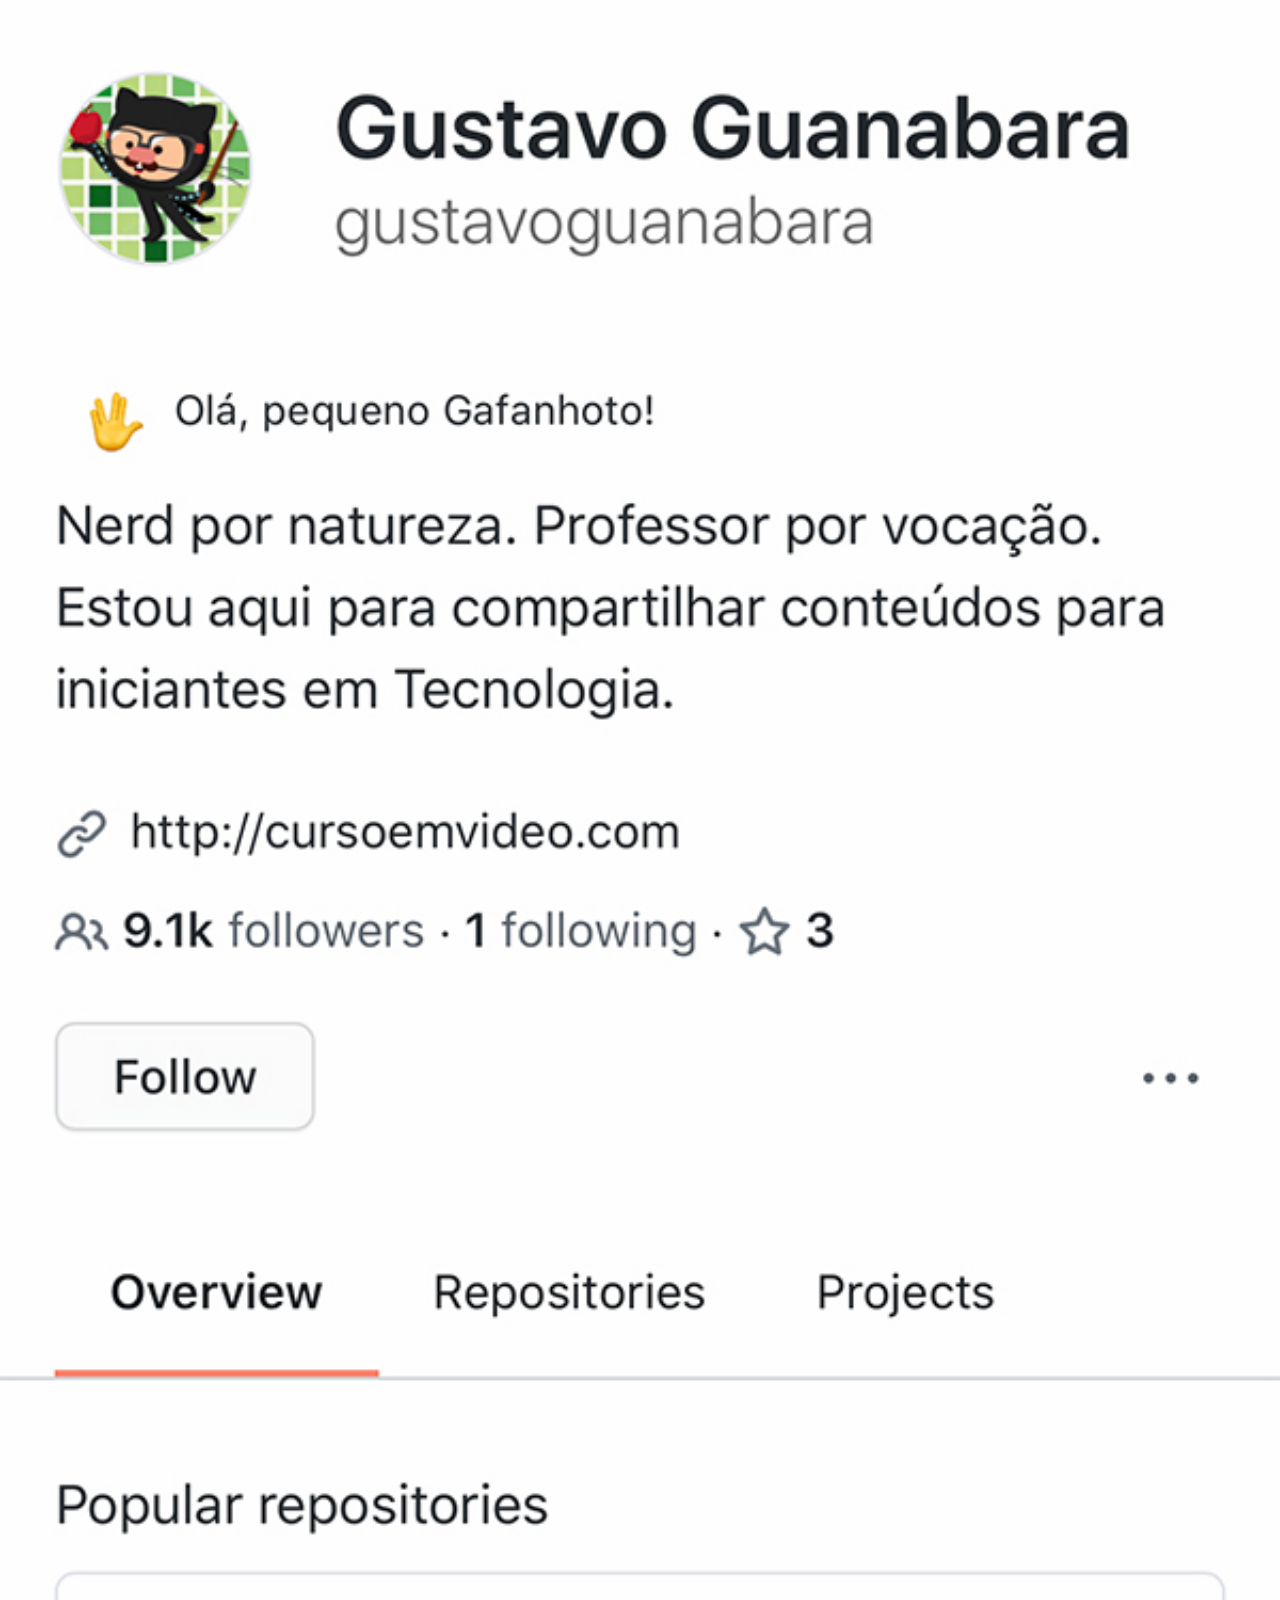
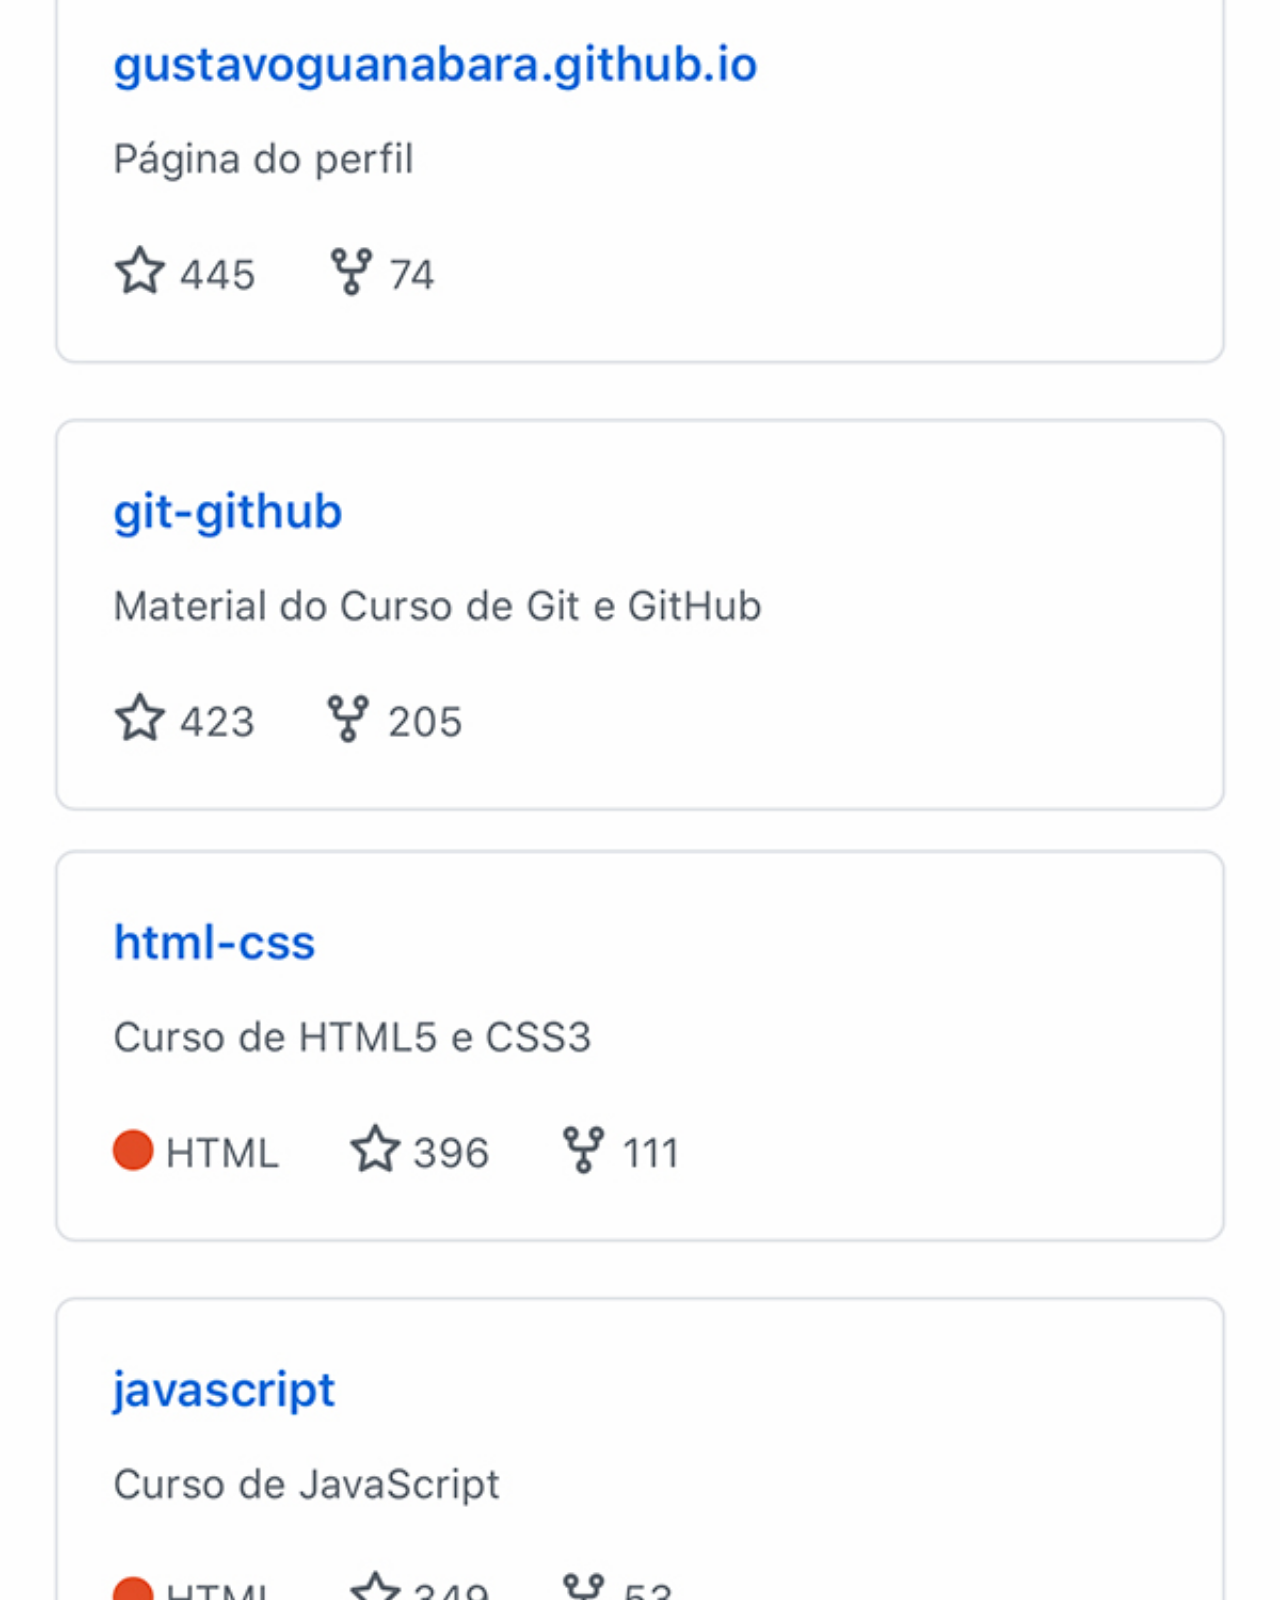
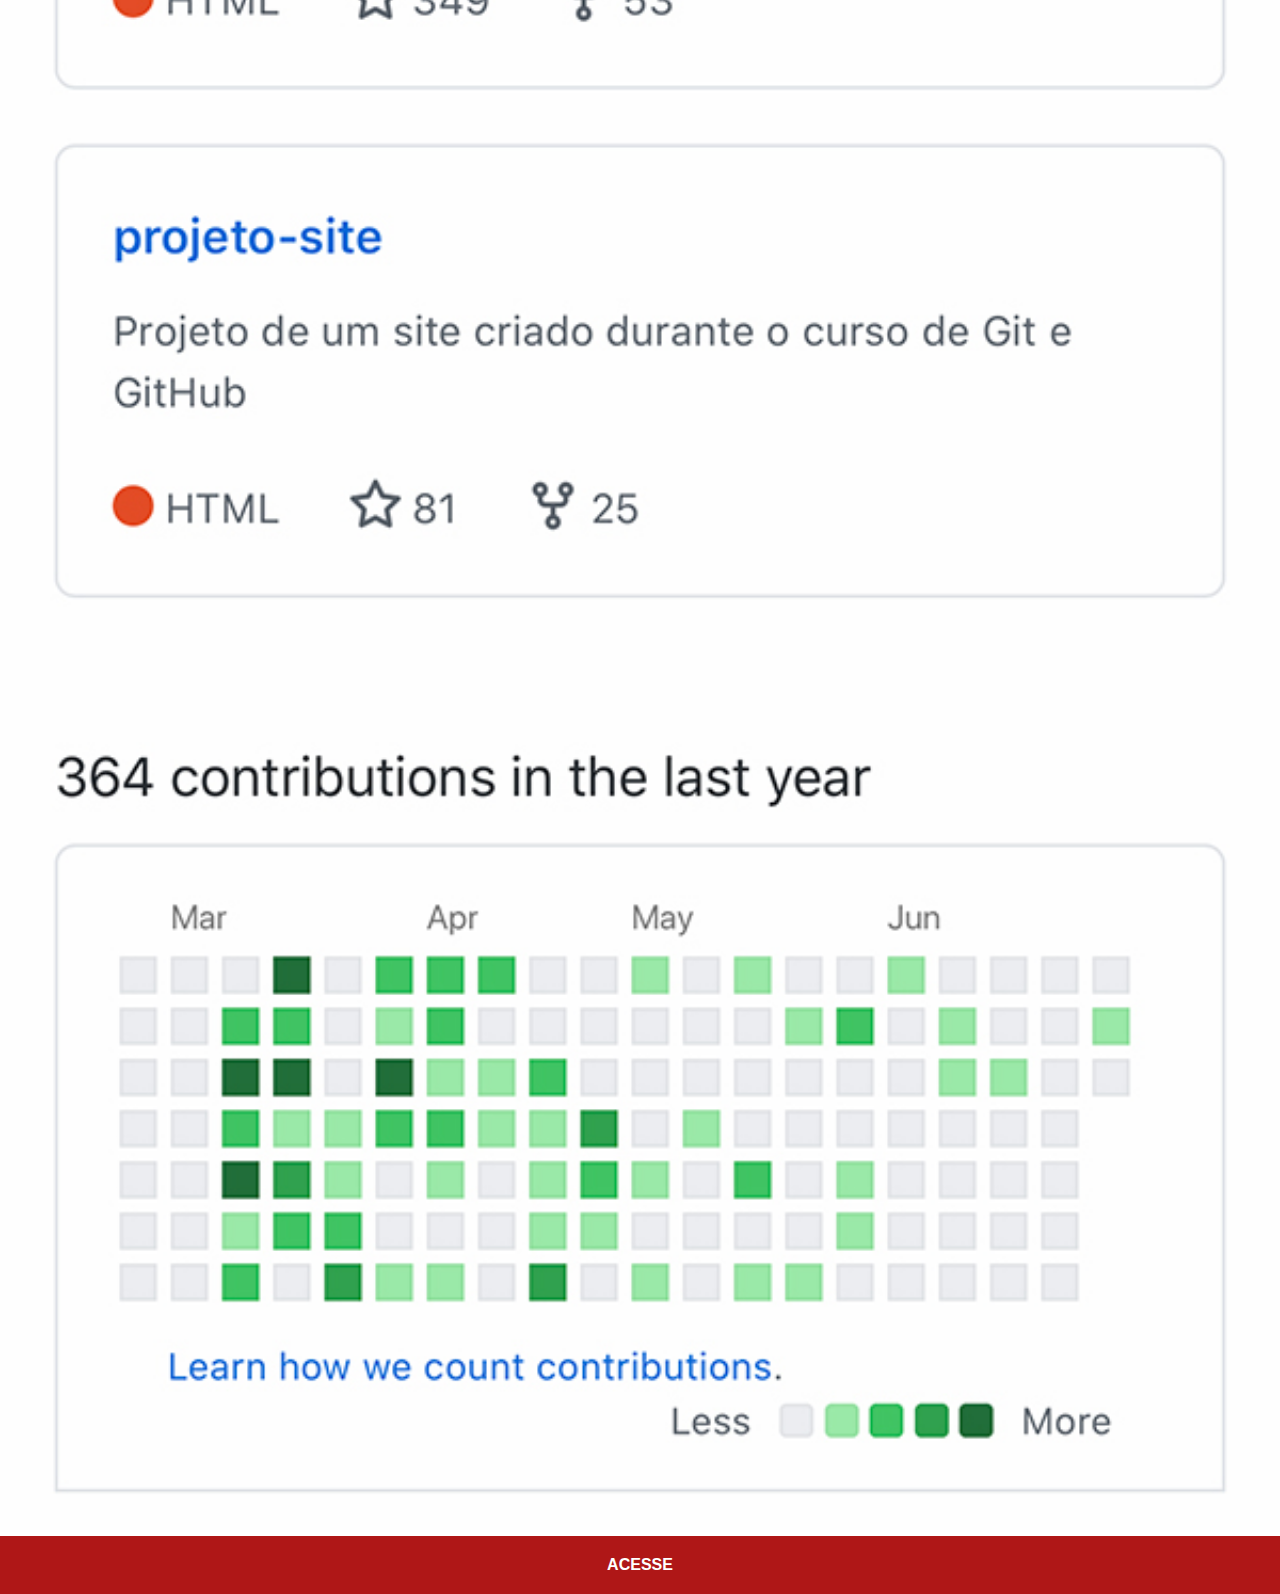
==== github.html @ 7ccdeaa4 "criando logos" ====
<!DOCTYPE html>
<html lang="pt-br">
<head>
    <meta charset="UTF-8">
    <meta http-equiv="X-UA-Compatible" content="IE=edge">
    <meta name="viewport" content="width=device-width, initial-scale=1.0">
    <title>Document</title>
    <style>
        *{
            margin: 0;
            padding: 0;
            font-family: Arial, Helvetica, sans-serif;
        }

        ::-webkit-scrollbar {
            width: 0px;
            height: 0px;
        }

        img{
            width: 100vw;
        }

        a{
            display: block;
            background-color: rgb(175, 23, 23);
            color: white;
            padding: 20px;
            text-align: center;
            font-weight: bolder;
            text-decoration: none;
        }
    </style>
</head>
<body>
    <img src="./imagens/tela-github.jpg" alt="">
    <a href="https://www.youtube.com/user/cursosemvideo/playlists" target="_blank">ACESSE</a>
</body>
</html>
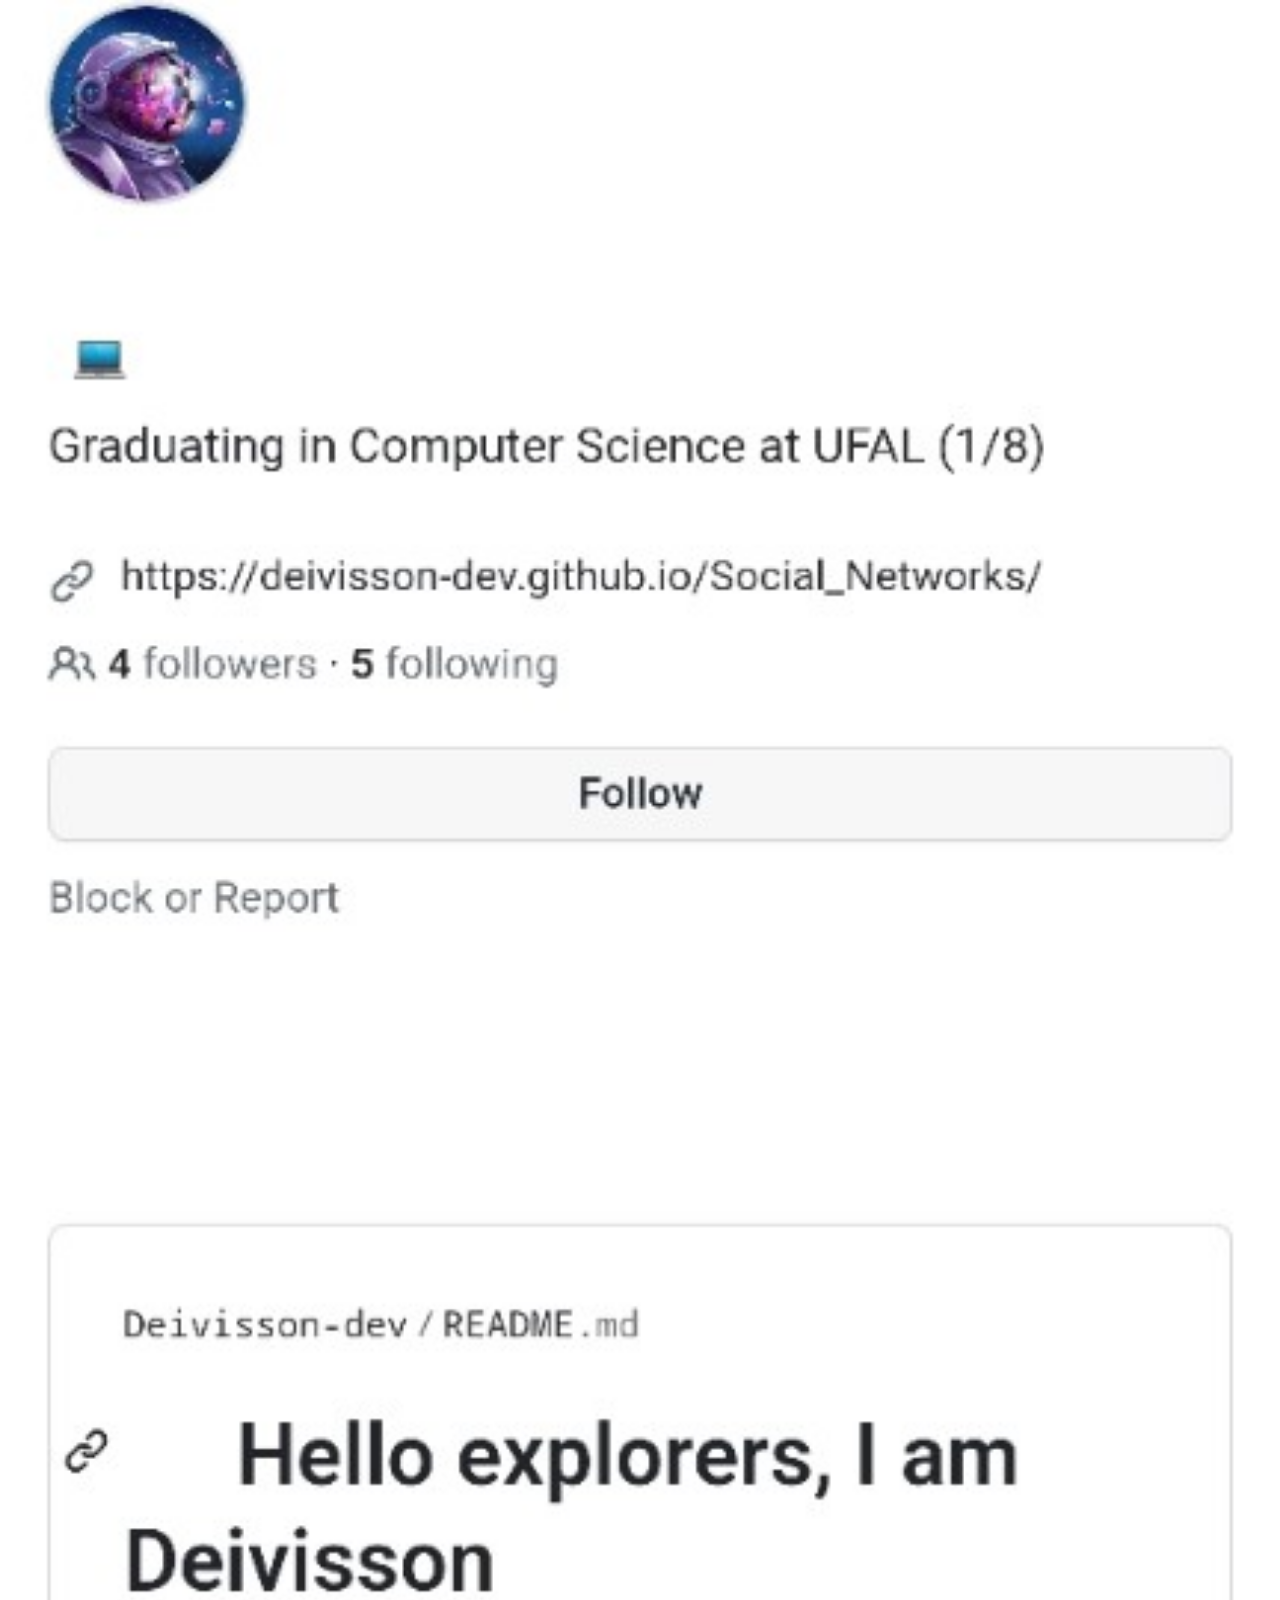
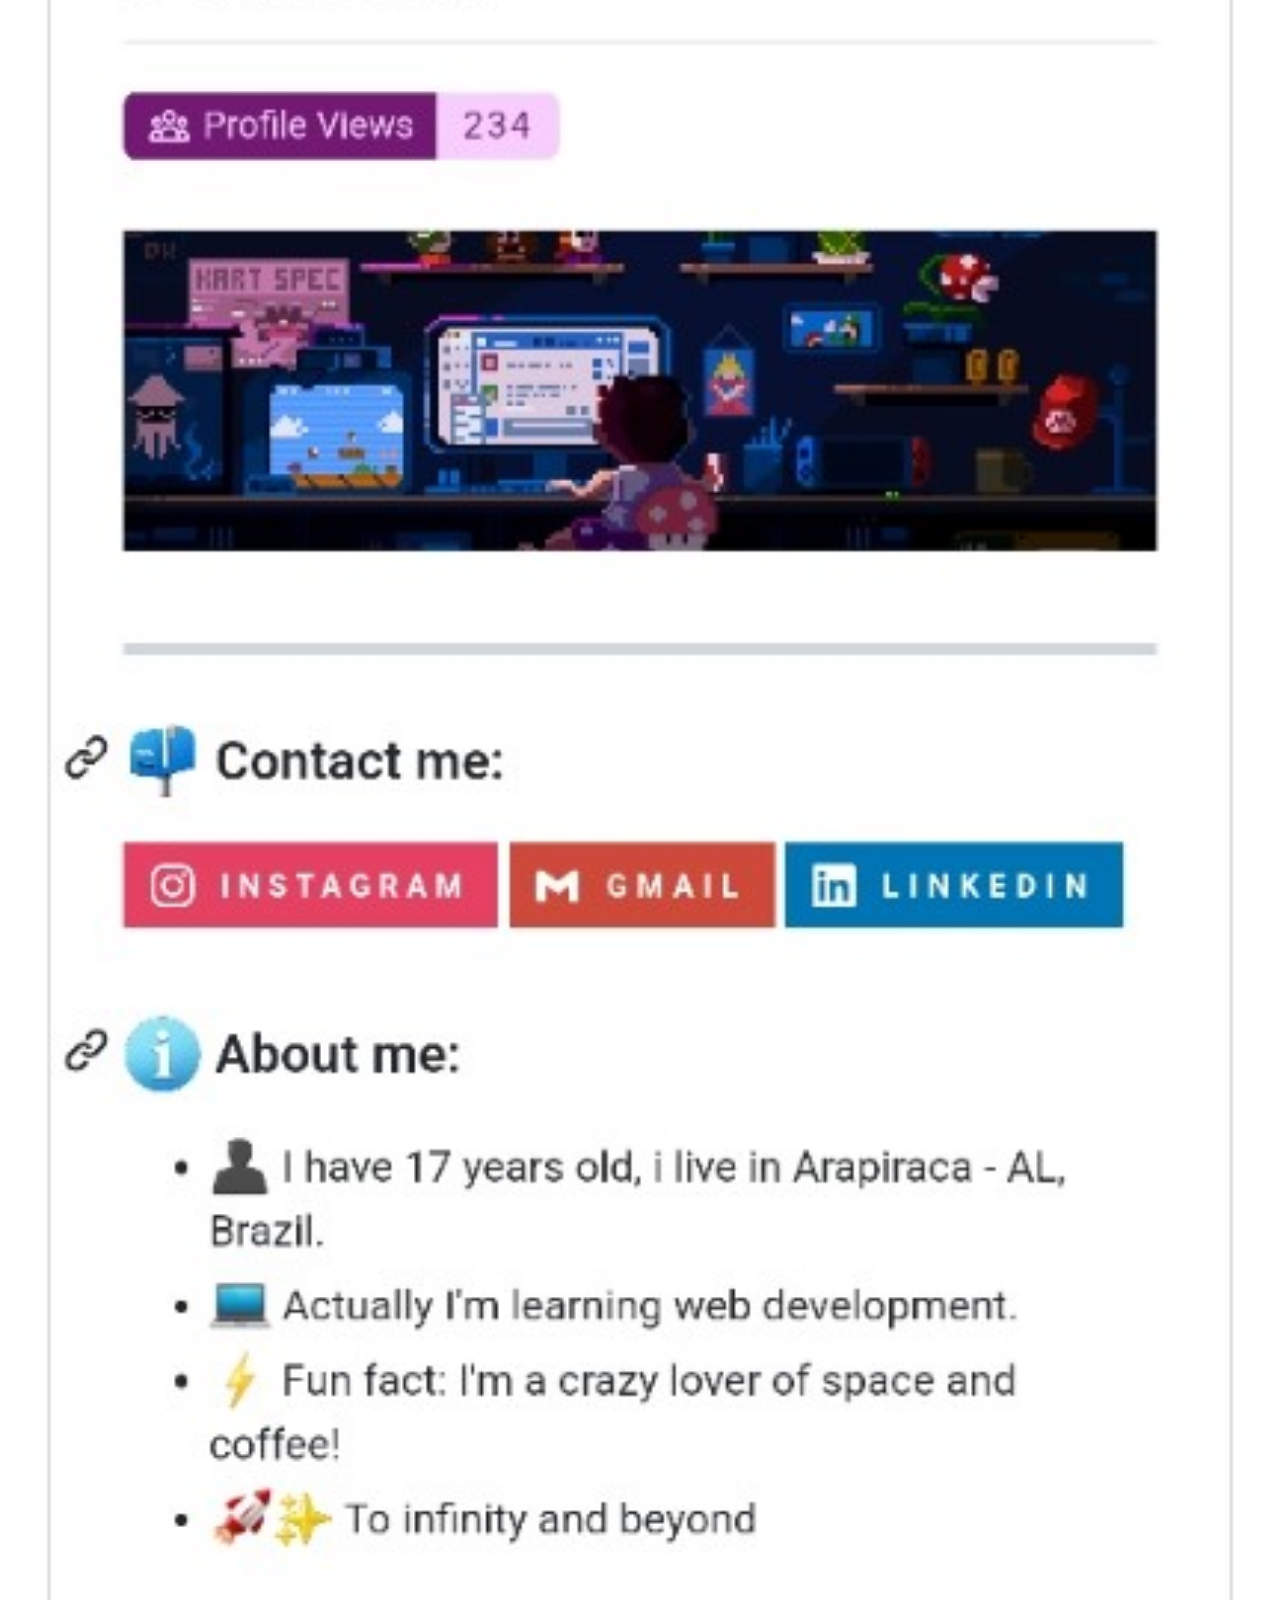
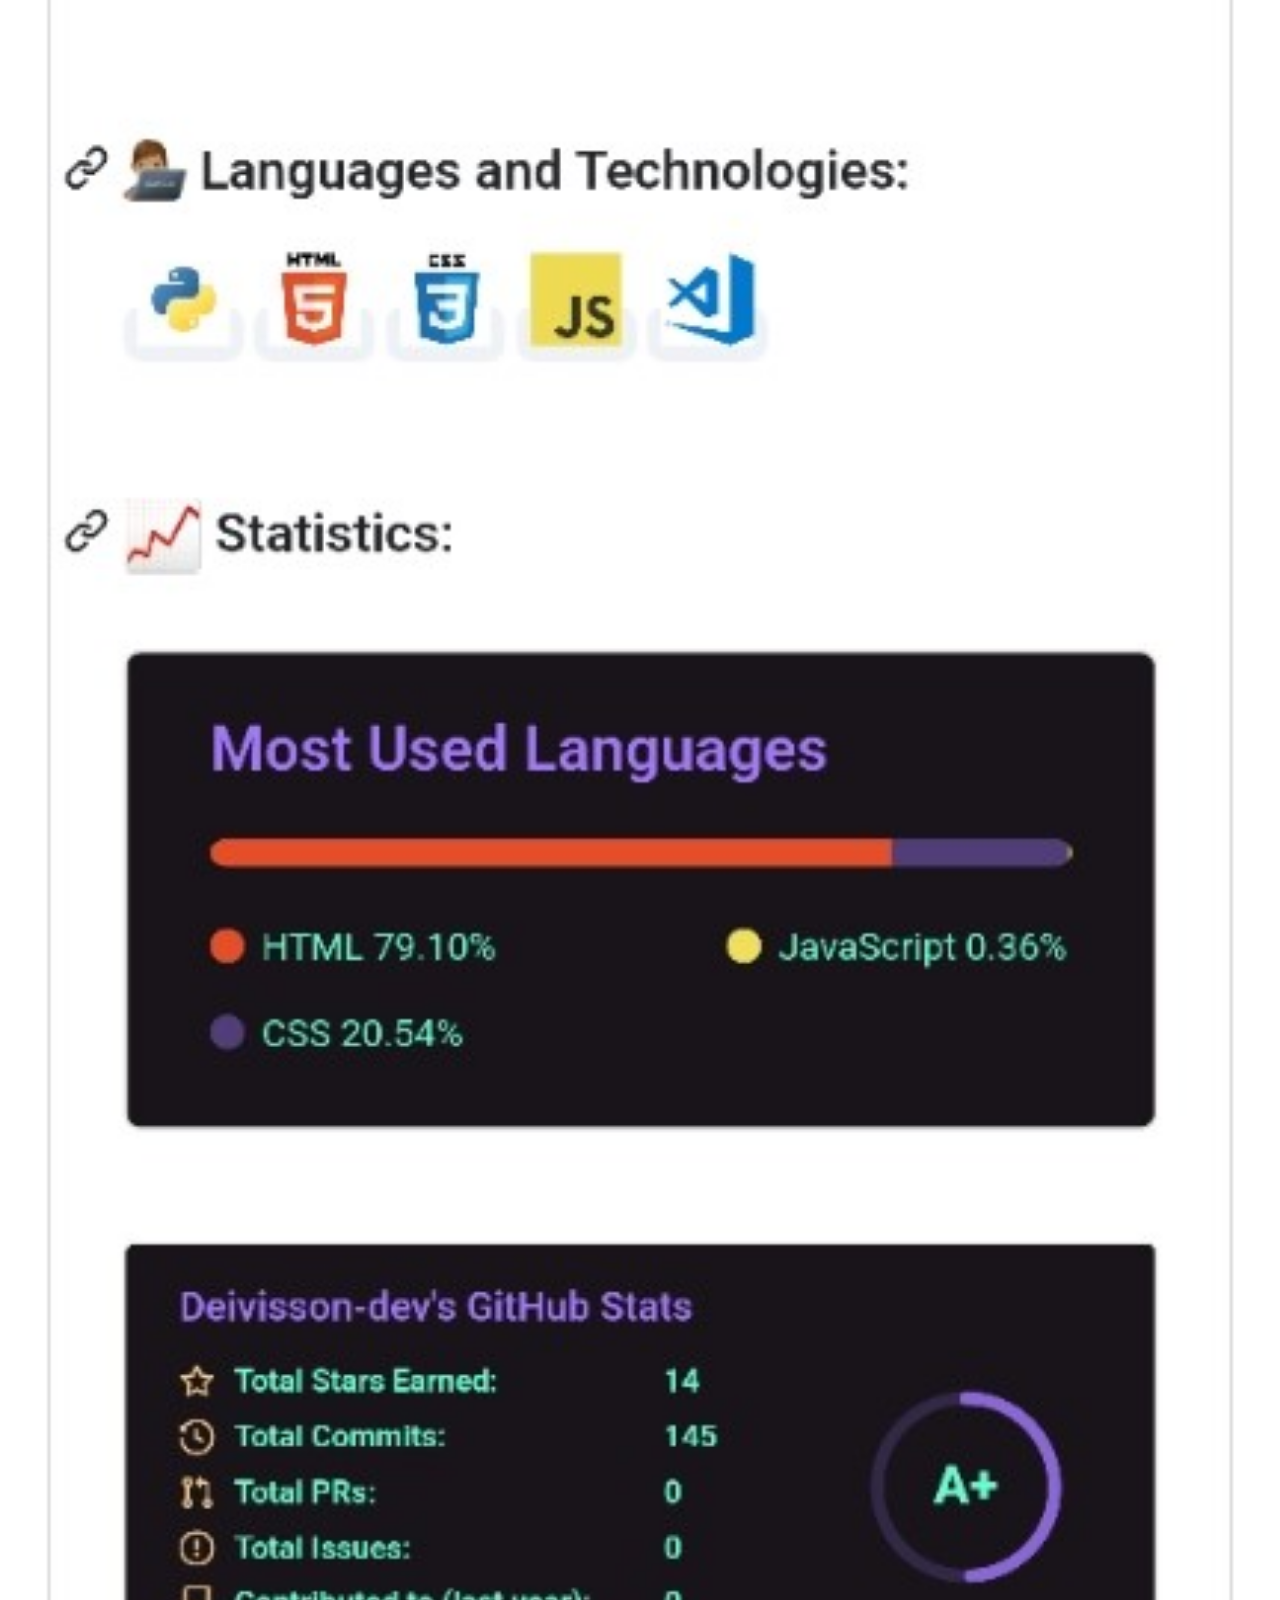
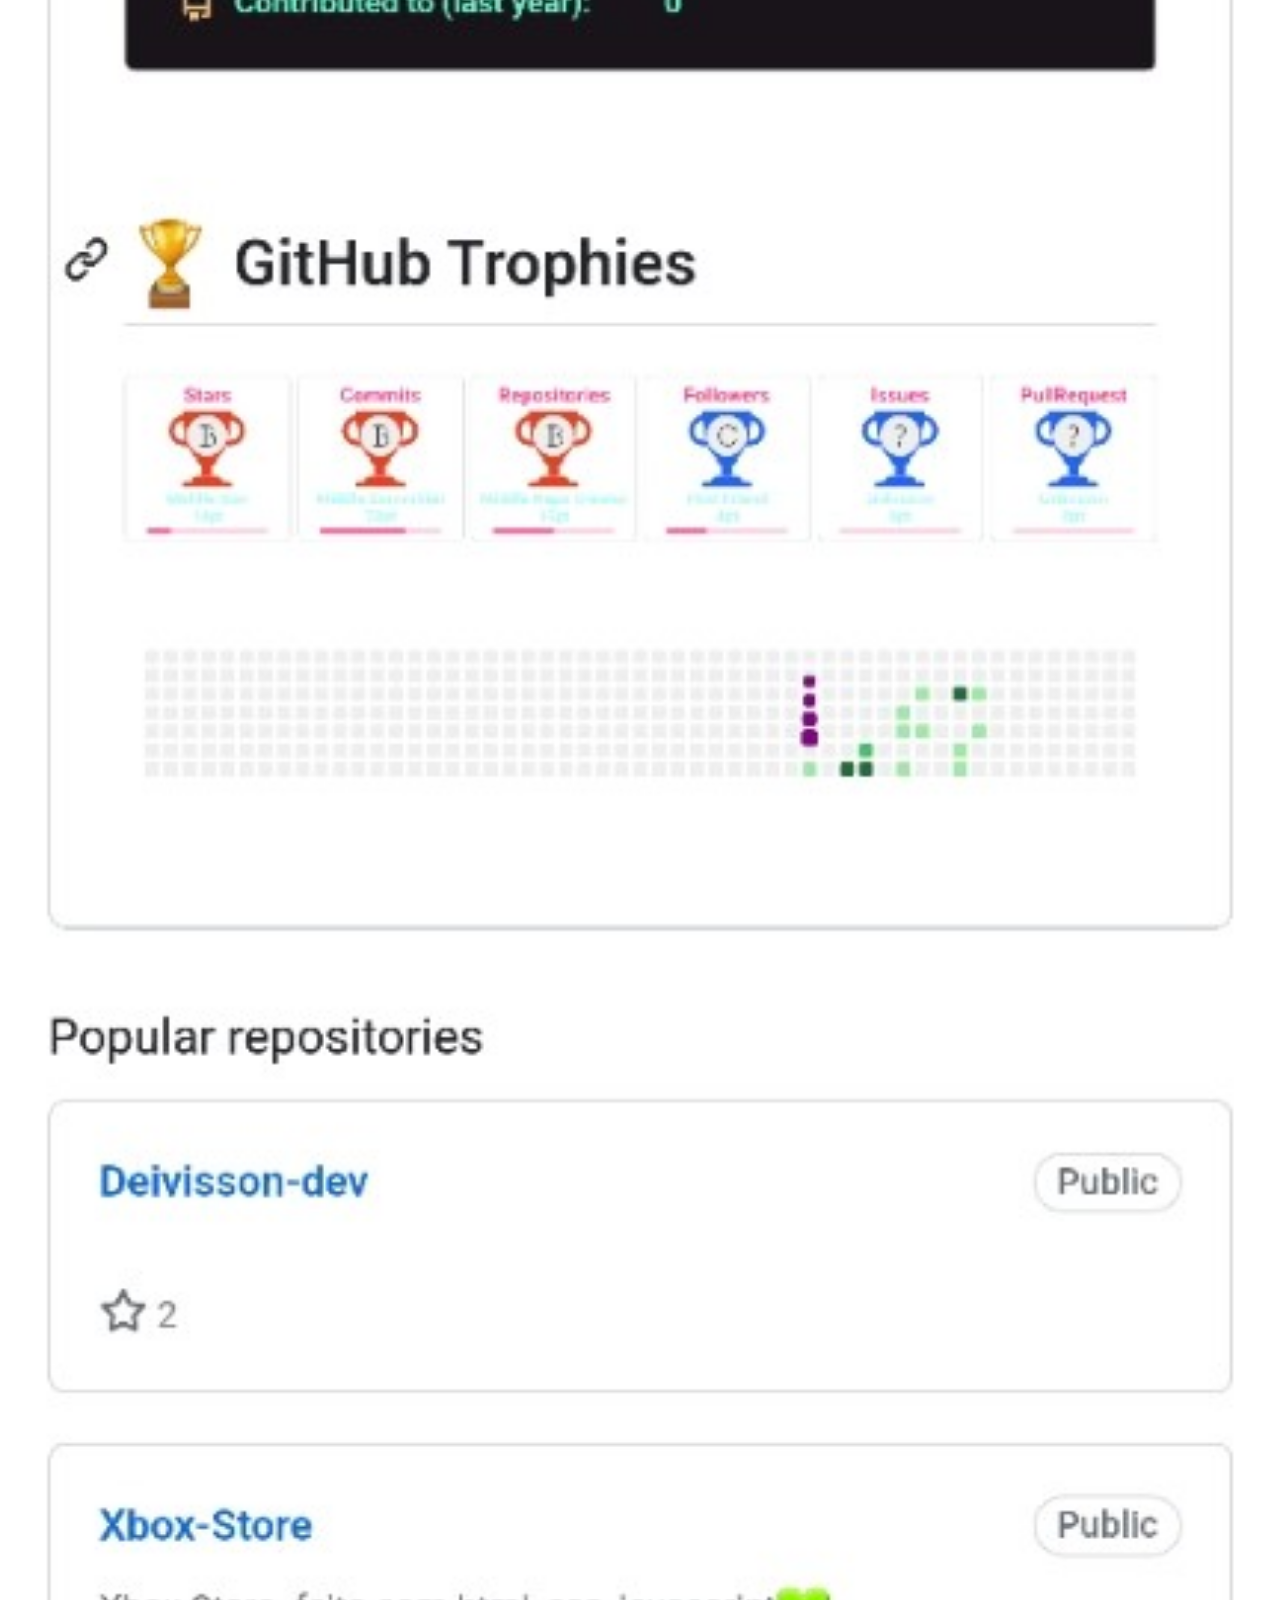
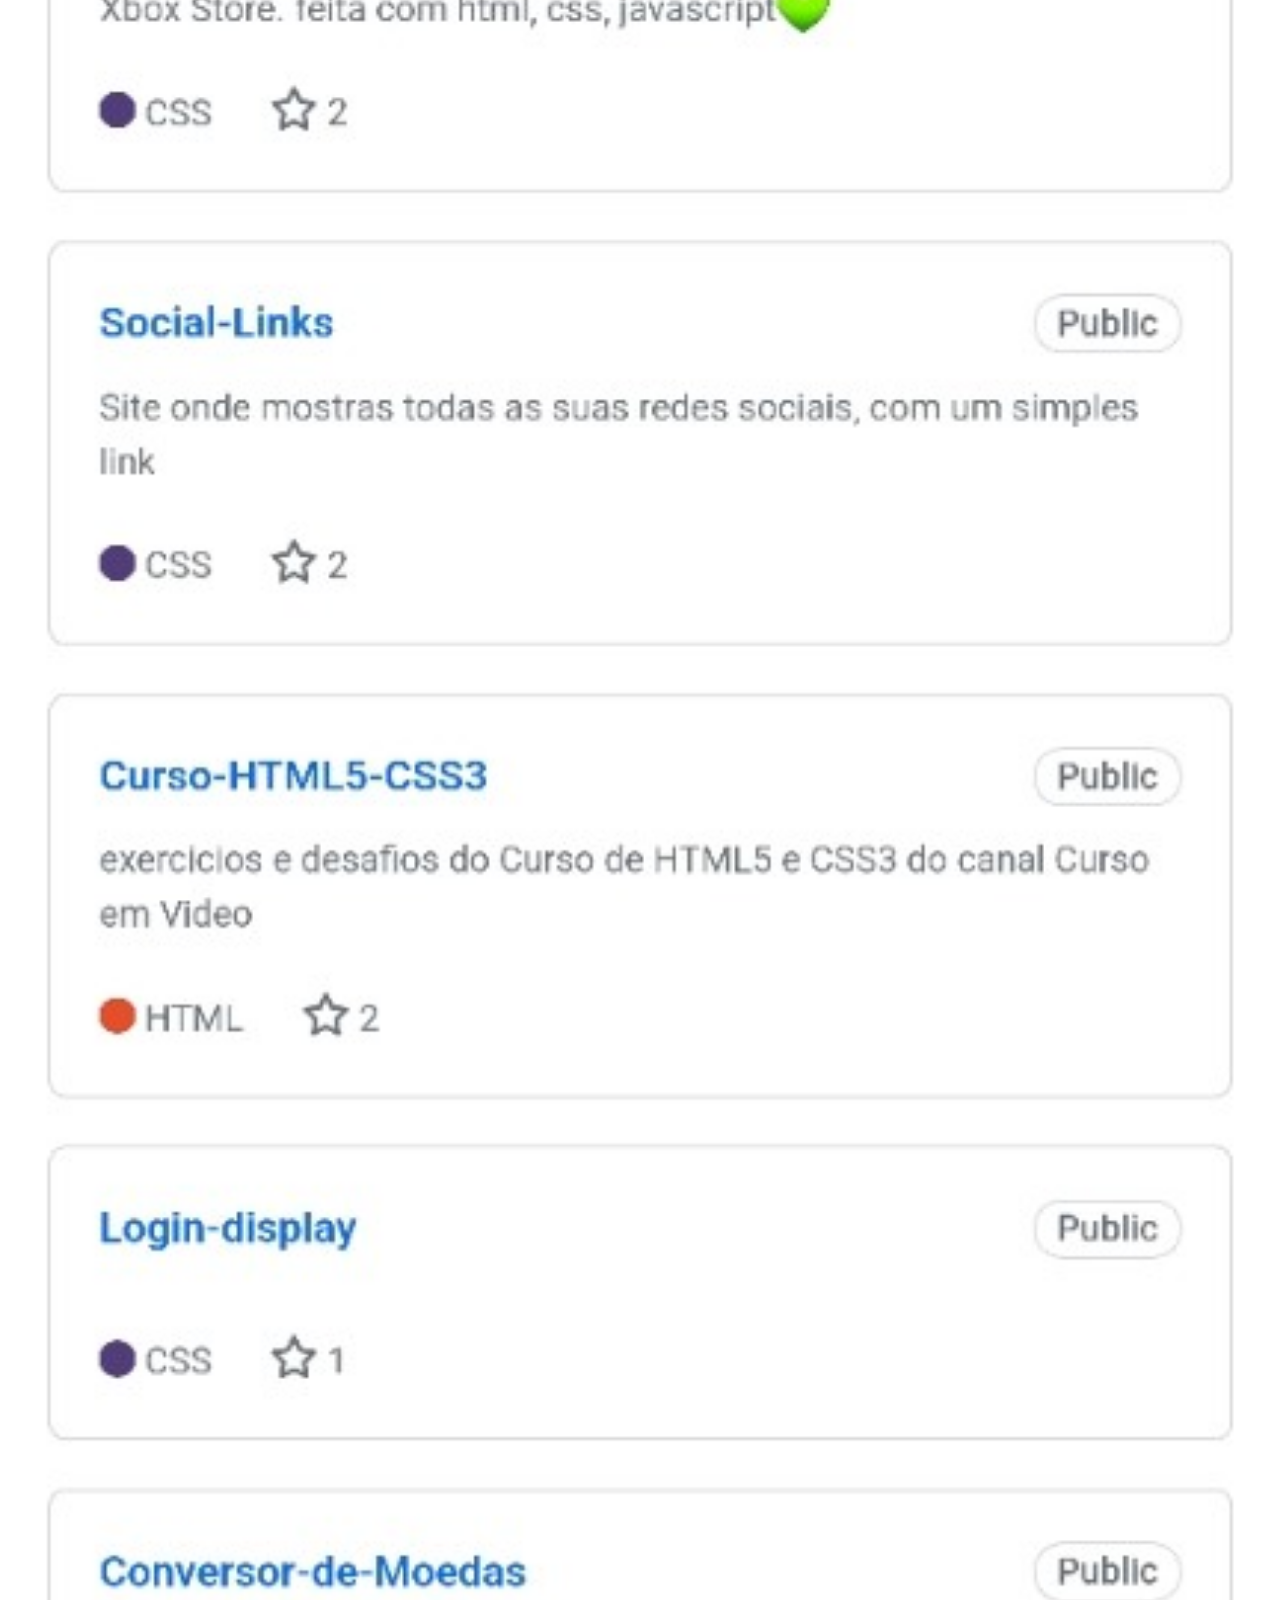
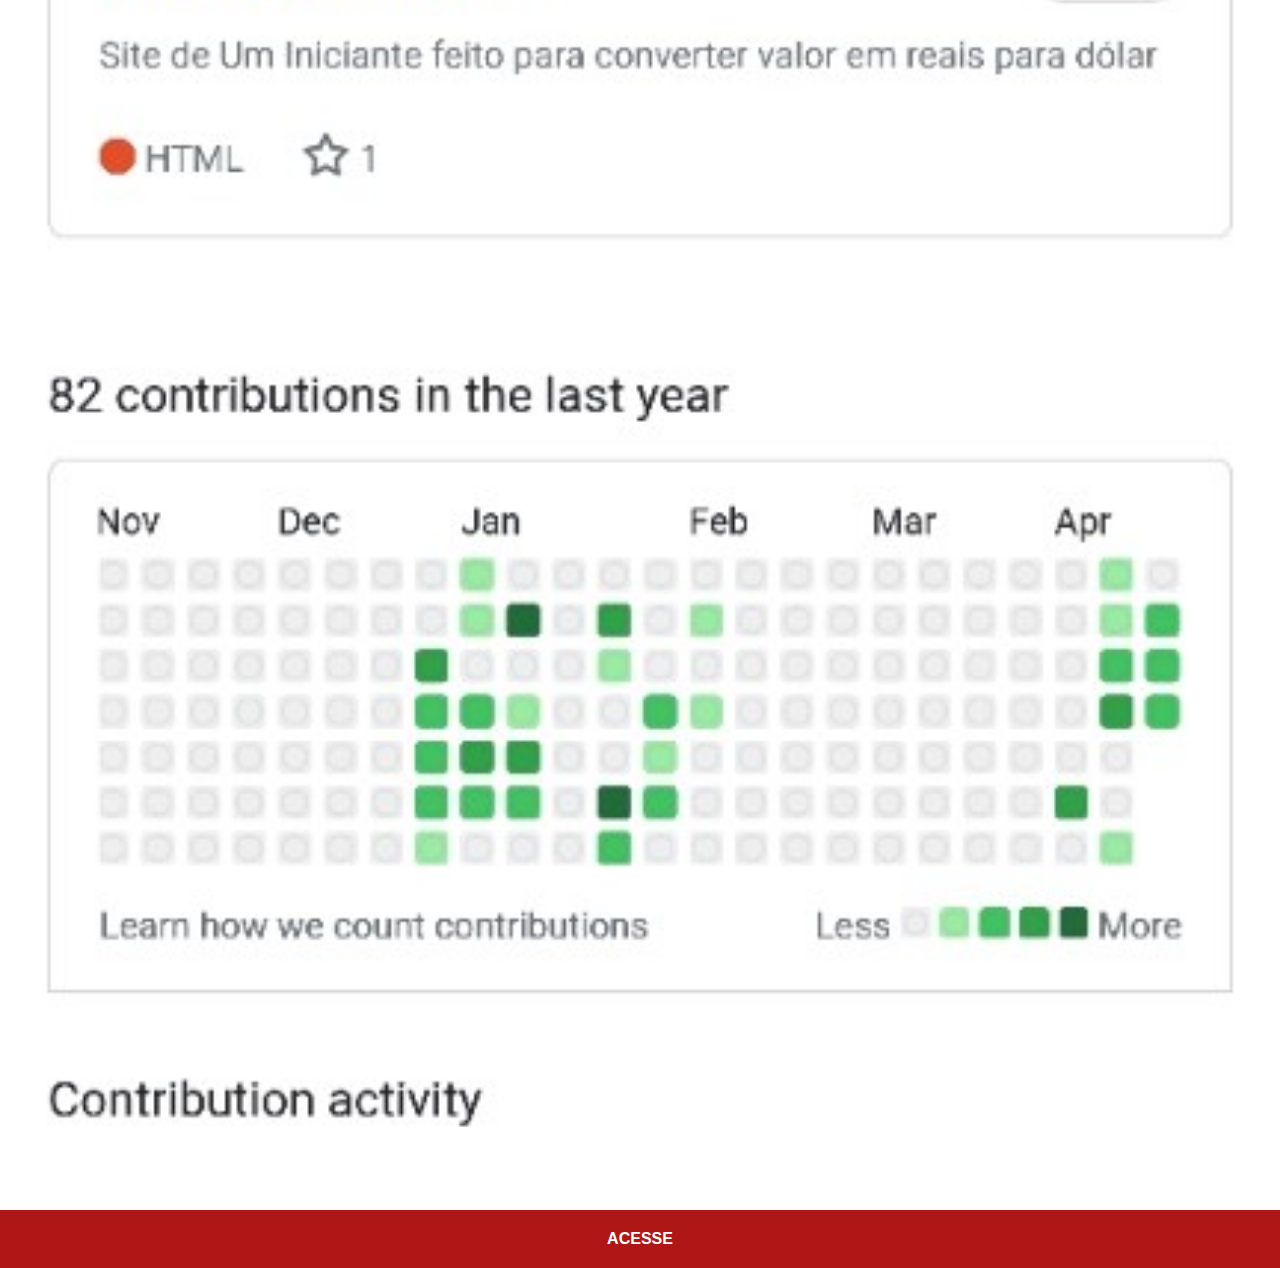
==== commit 308117cd: "responsive and finish" ====
--- a/github.html
+++ b/github.html
@@ -34,6 +34,6 @@
 </head>
 <body>
     <img src="./imagens/tela-github.jpg" alt="">
-    <a href="https://www.youtube.com/user/cursosemvideo/playlists" target="_blank">ACESSE</a>
+    <a href="https://github.com/Deivisson-dev" target="_blank">ACESSE</a>
 </body>
 </html>